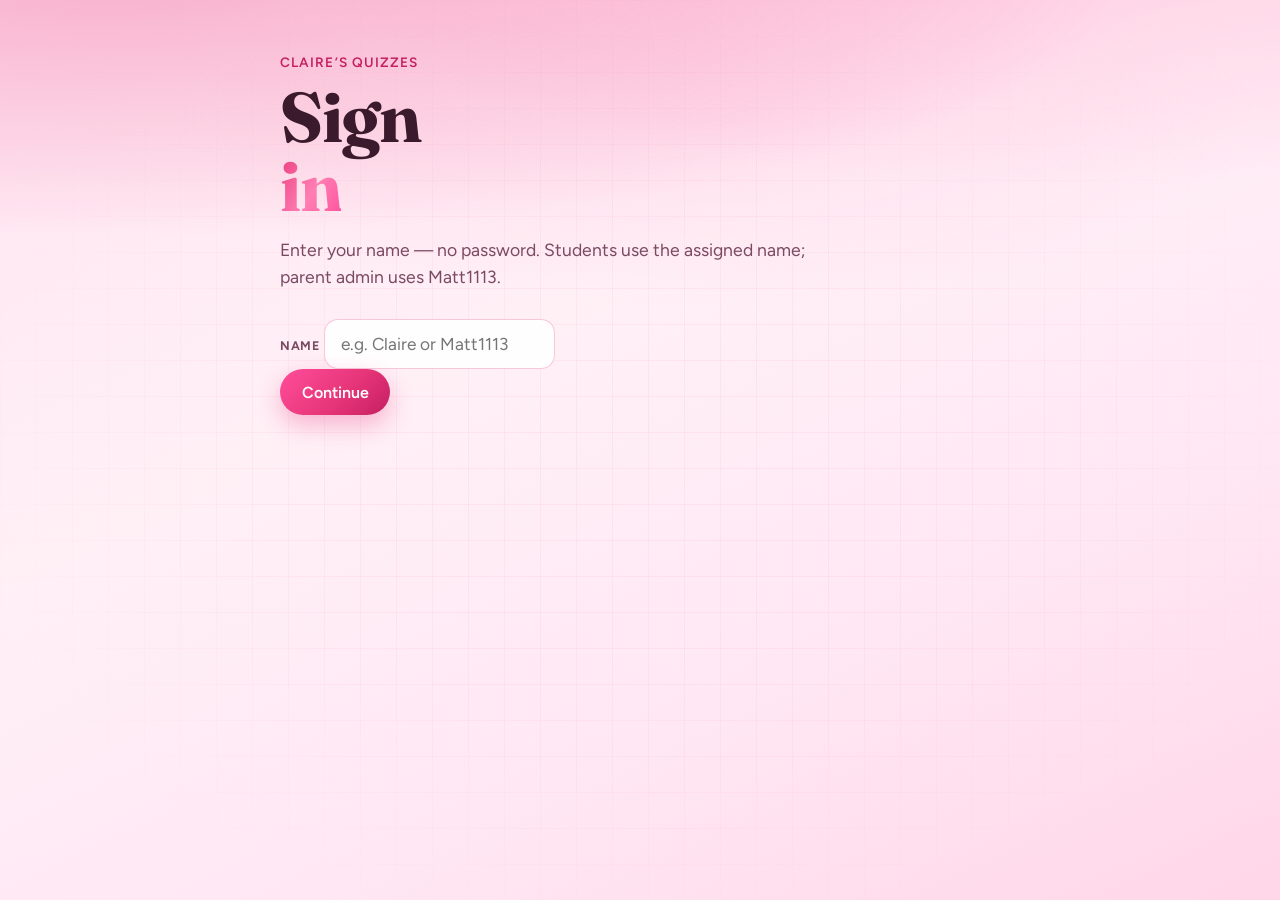
==== admin.html @ ef2f9791 "Add simple name login, admin live mode, and score tracking" ====
<!DOCTYPE html>
<html lang="en">
<head>
  <meta charset="UTF-8" />
  <meta name="viewport" content="width=device-width, initial-scale=1" />
  <title>Admin · Claire’s Quizzes</title>
  <link rel="preconnect" href="https://fonts.googleapis.com" />
  <link rel="preconnect" href="https://fonts.gstatic.com" crossorigin />
  <link href="https://fonts.googleapis.com/css2?family=Fraunces:opsz,wght@9..144,500;9..144,700&family=Figtree:wght@400;500;600;700&display=swap" rel="stylesheet" />
  <link rel="stylesheet" href="styles.css" />
</head>
<body>
  <div class="bg-glow" aria-hidden="true"></div>
  <div class="bg-grid" aria-hidden="true"></div>
  <div class="sparkles" aria-hidden="true">
    <span class="sparkle"></span>
    <span class="sparkle"></span>
    <span class="sparkle"></span>
    <span class="sparkle"></span>
    <span class="sparkle"></span>
    <span class="sparkle"></span>
  </div>

  <main class="app admin-app">
    <header class="admin-header screen">
      <p class="eyebrow">Parent · Admin</p>
      <h1 class="brand admin-brand">Live<br /><span>control</span></h1>
      <p class="lede" id="admin-lede">Assign a student, start live mode, and watch scores come in.</p>
      <div class="cta-row">
        <button type="button" class="btn btn-ghost" id="btn-logout">Sign out</button>
        <button type="button" class="btn btn-ghost" id="btn-refresh">Refresh</button>
      </div>
    </header>

    <section class="admin-panel">
      <h2 class="home-heading">Student</h2>
      <p class="home-sub">Only this name can sign in as the student.</p>
      <form id="assign-form" class="admin-row">
        <input id="assign-input" class="fill-input" type="text" placeholder="Claire" required />
        <button type="submit" class="btn btn-primary">Assign</button>
      </form>
      <p class="meta" id="assign-status"></p>
    </section>

    <section class="admin-panel">
      <h2 class="home-heading">Live mode</h2>
      <p class="home-sub">When live is on, the student can take each quiz only once. Turning live on clears prior scores for a clean session.</p>
      <div class="admin-row">
        <button type="button" class="btn btn-primary" id="btn-live-on">Start live</button>
        <button type="button" class="btn btn-ghost" id="btn-live-off">Stop live</button>
        <button type="button" class="btn btn-ghost" id="btn-clear-scores">Clear scores</button>
      </div>
      <p class="live-badge" id="live-badge">Live: off</p>
    </section>

    <section class="admin-panel">
      <h2 class="home-heading">Progress by subject</h2>
      <div id="subject-progress" class="progress-grid"></div>
    </section>

    <section class="admin-panel">
      <h2 class="home-heading">Progress by quiz</h2>
      <div id="quiz-progress" class="quiz-progress-list"></div>
    </section>
  </main>

  <script src="quiz-nav.js"></script>
  <script src="session.js"></script>
  <script src="admin.js"></script>
</body>
</html>
---- styles.css ----
:root {
  --ink: #3a1a2c;
  --muted: #7a4a62;
  --paper: #fff5f9;
  --panel: rgba(255, 255, 255, 0.82);
  --teal: #e8367a;
  --teal-deep: #c41f61;
  --accent: #e8367a;
  --accent-deep: #c41f61;
  --accent-soft: #ff7eb3;
  --amber: #e8a0bf;
  --ok: #1f7a4d;
  --ok-bg: #e7f6ee;
  --bad: #b42318;
  --bad-bg: #fdecea;
  --line: rgba(58, 26, 44, 0.12);
  --shadow: 0 18px 50px rgba(200, 60, 120, 0.14);
  --radius: 18px;
  --font-display: "Fraunces", Georgia, serif;
  --font-body: "Figtree", "Segoe UI", sans-serif;
}

*,
*::before,
*::after {
  box-sizing: border-box;
}

html,
body {
  margin: 0;
  min-height: 100%;
}

body {
  font-family: var(--font-body);
  color: var(--ink);
  background: linear-gradient(155deg, #ffe4f0 0%, #fff0f6 38%, #ffe8f4 68%, #ffd6e8 100%);
  overflow-x: hidden;
}

.bg-glow {
  position: fixed;
  inset: -20% -10% auto;
  height: 55vh;
  background:
    radial-gradient(ellipse at 18% 28%, rgba(232, 54, 122, 0.32), transparent 55%),
    radial-gradient(ellipse at 78% 12%, rgba(255, 126, 179, 0.35), transparent 50%),
    radial-gradient(ellipse at 55% 60%, rgba(255, 182, 213, 0.25), transparent 45%);
  pointer-events: none;
  z-index: 0;
  animation: drift 14s ease-in-out infinite alternate;
}

.bg-grid {
  position: fixed;
  inset: 0;
  background-image:
    linear-gradient(rgba(232, 54, 122, 0.05) 1px, transparent 1px),
    linear-gradient(90deg, rgba(232, 54, 122, 0.05) 1px, transparent 1px);
  background-size: 36px 36px;
  mask-image: radial-gradient(ellipse at center, black 35%, transparent 80%);
  pointer-events: none;
  z-index: 0;
}

.sparkles {
  position: fixed;
  inset: 0;
  pointer-events: none;
  z-index: 0;
  overflow: hidden;
}

.sparkle {
  position: absolute;
  width: 6px;
  height: 6px;
  background: #fff;
  border-radius: 50%;
  box-shadow:
    0 0 6px 2px rgba(255, 255, 255, 0.95),
    0 0 14px 4px rgba(255, 126, 179, 0.65);
  animation: twinkle var(--dur, 2.8s) ease-in-out infinite;
  animation-delay: var(--delay, 0s);
  opacity: 0;
}

.sparkle::before,
.sparkle::after {
  content: "";
  position: absolute;
  background: #fff;
  border-radius: 1px;
  box-shadow: 0 0 4px rgba(255, 255, 255, 0.9);
}

.sparkle::before {
  left: 50%;
  top: -5px;
  width: 2px;
  height: 16px;
  transform: translateX(-50%);
}

.sparkle::after {
  top: 50%;
  left: -5px;
  width: 16px;
  height: 2px;
  transform: translateY(-50%);
}

.sparkle:nth-child(1) { top: 12%; left: 8%; --dur: 2.6s; --delay: 0.2s; }
.sparkle:nth-child(2) { top: 22%; left: 78%; --dur: 3.1s; --delay: 0.8s; }
.sparkle:nth-child(3) { top: 48%; left: 18%; --dur: 2.4s; --delay: 1.4s; }
.sparkle:nth-child(4) { top: 38%; left: 92%; --dur: 3.4s; --delay: 0.5s; }
.sparkle:nth-child(5) { top: 68%; left: 6%; --dur: 2.9s; --delay: 1.1s; }
.sparkle:nth-child(6) { top: 72%; left: 70%; --dur: 3.2s; --delay: 1.8s; }
.sparkle:nth-child(7) { top: 16%; left: 48%; --dur: 2.7s; --delay: 0.3s; }
.sparkle:nth-child(8) { top: 58%; left: 42%; --dur: 3.6s; --delay: 2.1s; }
.sparkle:nth-child(9) { top: 84%; left: 88%; --dur: 2.5s; --delay: 0.7s; }
.sparkle:nth-child(10) { top: 8%; left: 28%; --dur: 3s; --delay: 1.6s; }

@keyframes drift {
  from { transform: translate3d(0, 0, 0) scale(1); }
  to { transform: translate3d(2%, 3%, 0) scale(1.05); }
}

@keyframes twinkle {
  0%, 100% {
    opacity: 0;
    transform: scale(0.4) rotate(0deg);
  }
  40%, 60% {
    opacity: 1;
    transform: scale(1) rotate(45deg);
  }
}

.app {
  position: relative;
  z-index: 1;
  width: min(720px, calc(100% - 2rem));
  margin: 0 auto;
  padding: clamp(2rem, 6vh, 4.5rem) 0 3rem;
  min-height: 100vh;
}

.screen {
  animation: rise 0.55s cubic-bezier(0.22, 1, 0.36, 1) both;
}

.screen[hidden] {
  display: none !important;
}

@keyframes rise {
  from {
    opacity: 0;
    transform: translateY(18px);
  }
  to {
    opacity: 1;
    transform: translateY(0);
  }
}

.eyebrow {
  margin: 0 0 0.75rem;
  font-size: 0.85rem;
  font-weight: 600;
  letter-spacing: 0.08em;
  text-transform: uppercase;
  color: var(--teal-deep);
}

.brand {
  margin: 0 0 1rem;
  font-family: var(--font-display);
  font-size: clamp(2.8rem, 9vw, 4.4rem);
  font-weight: 700;
  line-height: 0.98;
  letter-spacing: -0.02em;
  color: var(--ink);
}

.brand span {
  color: var(--teal);
  background: linear-gradient(120deg, #e8367a 0%, #ff7eb3 55%, #ff4d9a 100%);
  -webkit-background-clip: text;
  background-clip: text;
  color: transparent;
  animation: shimmer 4.5s ease-in-out infinite;
}

@keyframes shimmer {
  0%, 100% { filter: brightness(1); }
  50% { filter: brightness(1.15); }
}

.lede {
  margin: 0 0 1.75rem;
  max-width: 34rem;
  font-size: 1.1rem;
  line-height: 1.55;
  color: var(--muted);
}

.cta-row {
  display: flex;
  flex-wrap: wrap;
  gap: 0.75rem;
  margin-bottom: 1rem;
}

.btn {
  appearance: none;
  border: none;
  border-radius: 999px;
  padding: 0.85rem 1.35rem;
  font-family: inherit;
  font-size: 1rem;
  font-weight: 600;
  cursor: pointer;
  text-decoration: none;
  display: inline-flex;
  align-items: center;
  justify-content: center;
  transition: transform 0.15s ease, background 0.2s ease, box-shadow 0.2s ease, color 0.2s ease;
}

.btn:active {
  transform: translateY(1px) scale(0.98);
}

.btn-primary {
  background: linear-gradient(135deg, #ff4d9a 0%, #e8367a 55%, #c41f61 100%);
  color: #fff;
  box-shadow: 0 10px 24px rgba(232, 54, 122, 0.32);
}

.btn-primary:hover {
  background: linear-gradient(135deg, #ff6aad 0%, #c41f61 100%);
}

.btn-primary:disabled {
  opacity: 0.55;
  cursor: not-allowed;
  box-shadow: none;
}

.btn-ghost {
  background: transparent;
  color: var(--teal-deep);
  border: 1.5px solid rgba(232, 54, 122, 0.35);
}

.btn-ghost.is-on {
  background: rgba(232, 54, 122, 0.1);
  border-color: var(--teal);
}

.btn-ghost:hover {
  border-color: var(--teal);
}

.meta {
  margin: 0;
  font-size: 0.95rem;
  color: var(--muted);
}

.quiz-bar {
  display: flex;
  align-items: flex-end;
  justify-content: space-between;
  gap: 1rem;
  margin-bottom: 1.25rem;
}

.progress-wrap {
  flex: 1;
  min-width: 0;
}

.progress-track {
  height: 8px;
  border-radius: 999px;
  background: rgba(20, 33, 43, 0.1);
  overflow: hidden;
  margin-bottom: 0.55rem;
}

.progress-fill {
  height: 100%;
  width: 0%;
  background: linear-gradient(90deg, #ff7eb3, var(--teal), #c41f61);
  border-radius: inherit;
  transition: width 0.35s ease;
}

.progress-label {
  display: flex;
  justify-content: space-between;
  gap: 1rem;
  margin: 0;
  font-size: 0.9rem;
  font-weight: 600;
  color: var(--muted);
}

.score-live {
  margin: 0;
  white-space: nowrap;
  font-weight: 700;
  color: var(--teal-deep);
}

.question-panel {
  background: var(--panel);
  backdrop-filter: blur(10px);
  border: 1px solid var(--line);
  border-radius: var(--radius);
  box-shadow: var(--shadow);
  padding: clamp(1.25rem, 3vw, 2rem);
}

.question-text {
  margin: 0 0 0.75rem;
  font-family: var(--font-display);
  font-size: clamp(1.55rem, 4.5vw, 2.1rem);
  font-weight: 600;
  line-height: 1.25;
}

.question-prompt {
  margin: 0 0 1.25rem;
  color: var(--muted);
  font-size: 1.05rem;
  line-height: 1.5;
}

.question-math {
  margin: 0.35rem 0 1.35rem;
  font-size: 1.45rem;
  overflow-x: auto;
}

.choices {
  display: grid;
  gap: 0.7rem;
}

.choices-dense {
  grid-template-columns: 1fr 1fr;
  gap: 0.55rem;
}

.choices-dense .choice {
  padding: 0.75rem 0.85rem;
}

.choices-dense .choice-body {
  font-size: 0.98rem;
}

.choices-fill {
  gap: 0.85rem;
}

.fill-wrap {
  display: grid;
  gap: 0.55rem;
  padding: 0.15rem 0 0.25rem;
}

.fill-label {
  font-size: 0.78rem;
  font-weight: 700;
  letter-spacing: 0.06em;
  text-transform: uppercase;
  color: var(--muted);
}

.fill-row {
  display: flex;
  flex-wrap: wrap;
  gap: 0.65rem;
}

.fill-input {
  flex: 1 1 12rem;
  min-width: 0;
  appearance: none;
  border: 1.5px solid rgba(232, 54, 122, 0.28);
  border-radius: 14px;
  padding: 0.9rem 1rem;
  font: inherit;
  font-size: 1.08rem;
  color: var(--ink);
  background: rgba(255, 255, 255, 0.92);
}

.fill-input:focus {
  outline: none;
  border-color: var(--teal);
  box-shadow: 0 0 0 3px rgba(232, 54, 122, 0.15);
}

.fill-input.is-correct {
  border-color: var(--ok);
  background: var(--ok-bg);
}

.fill-input.is-wrong {
  border-color: var(--bad);
  background: var(--bad-bg);
}

.fill-check {
  flex: 0 0 auto;
}

.fill-hint {
  margin: 0;
  font-size: 0.88rem;
  color: var(--muted);
}

.choice {
  display: flex;
  align-items: center;
  gap: 0.85rem;
  width: 100%;
  text-align: left;
  padding: 0.95rem 1rem;
  border-radius: 14px;
  border: 1.5px solid rgba(58, 26, 44, 0.14);
  background: rgba(255, 255, 255, 0.85);
  font: inherit;
  color: inherit;
  cursor: pointer;
  transition: border-color 0.15s ease, background 0.15s ease, transform 0.15s ease;
}

.choice:hover:not(:disabled) {
  border-color: var(--teal);
  transform: translateX(3px);
}

.choice:disabled {
  cursor: default;
}

.choice-letter {
  flex: 0 0 auto;
  width: 1.85rem;
  height: 1.85rem;
  border-radius: 50%;
  display: grid;
  place-items: center;
  font-size: 0.85rem;
  font-weight: 700;
  background: rgba(232, 54, 122, 0.1);
  color: var(--teal-deep);
}

.choice-body {
  flex: 1;
  min-width: 0;
  font-size: 1.05rem;
  line-height: 1.35;
  white-space: normal;
  overflow-wrap: anywhere;
  word-break: break-word;
}

.choice-body .katex {
  font-size: 1.05em;
  white-space: normal;
}

.choice.is-correct {
  border-color: var(--ok);
  background: var(--ok-bg);
}

.choice.is-correct .choice-letter {
  background: var(--ok);
  color: #fff;
}

.choice.is-wrong {
  border-color: var(--bad);
  background: var(--bad-bg);
}

.choice.is-wrong .choice-letter {
  background: var(--bad);
  color: #fff;
}

.choice.is-missed-correct {
  border-color: var(--ok);
  box-shadow: inset 0 0 0 1px rgba(31, 122, 77, 0.35);
}

.feedback {
  margin-top: 1.1rem;
  padding: 0.95rem 1rem;
  border-radius: 12px;
  font-size: 1rem;
  line-height: 1.45;
  animation: pop 0.35s cubic-bezier(0.22, 1, 0.36, 1);
}

@keyframes pop {
  from {
    opacity: 0;
    transform: scale(0.97);
  }
  to {
    opacity: 1;
    transform: scale(1);
  }
}

.feedback.is-correct {
  background: var(--ok-bg);
  color: var(--ok);
  border: 1px solid rgba(31, 122, 77, 0.25);
}

.feedback.is-wrong {
  background: var(--bad-bg);
  color: var(--bad);
  border: 1px solid rgba(180, 35, 24, 0.2);
}

.feedback .explain {
  margin: 0.4rem 0 0;
  color: var(--ink);
  font-weight: 500;
}

.feedback strong {
  font-weight: 700;
}

.quiz-actions {
  margin-top: 1.25rem;
  display: flex;
  flex-wrap: wrap;
  gap: 0.65rem;
  justify-content: space-between;
  align-items: center;
}

.quiz-actions .btn-primary {
  margin-left: auto;
}

.quiz-actions .btn:disabled {
  opacity: 0.45;
  cursor: not-allowed;
  transform: none;
  box-shadow: none;
}

.score-big {
  margin: 0 0 0.5rem;
  font-family: var(--font-display);
  font-size: clamp(3rem, 12vw, 5rem);
  font-weight: 700;
  color: var(--teal);
  line-height: 1;
}

.score-breakdown {
  margin: 0 0 1rem;
  font-size: 1.15rem;
  font-weight: 600;
  color: var(--muted);
}

.score-breakdown .right {
  color: var(--ok);
}

.score-breakdown .wrong {
  color: var(--bad);
}

.results-brand {
  font-size: clamp(2.2rem, 7vw, 3.4rem);
}

.missed-list {
  list-style: none;
  margin: 1.5rem 0 0;
  padding: 0;
  display: grid;
  gap: 0.75rem;
}

.missed-list li {
  background: var(--panel);
  border: 1px solid var(--line);
  border-radius: 14px;
  padding: 1rem 1.1rem;
  box-shadow: 0 8px 24px rgba(20, 60, 70, 0.06);
}

.missed-list h3 {
  margin: 0 0 0.35rem;
  font-size: 0.95rem;
  color: var(--muted);
}

.missed-list .q {
  margin: 0 0 0.5rem;
  font-weight: 600;
}

.missed-list .ans {
  margin: 0;
  color: var(--ok);
  font-weight: 600;
}

@media (max-width: 560px) {
  .quiz-bar {
    flex-direction: column;
    align-items: stretch;
  }

  .score-live {
    align-self: flex-end;
  }

  .cta-row .btn {
    width: 100%;
  }

  .quiz-actions {
    flex-direction: column;
  }

  .quiz-actions .btn {
    width: 100%;
  }

  .quiz-actions .btn-primary {
    margin-left: 0;
    order: -1;
  }
}

/* Home nav */
.home-app {
  width: min(760px, calc(100% - 2rem));
}

.home-section {
  margin-top: 2.5rem;
  animation: rise 0.65s cubic-bezier(0.22, 1, 0.36, 1) both;
}

.home-section:nth-of-type(2) {
  animation-delay: 0.08s;
}

.home-heading {
  margin: 0 0 0.35rem;
  font-family: var(--font-display);
  font-size: clamp(1.6rem, 4vw, 2rem);
  font-weight: 700;
  color: var(--ink);
}

.home-sub {
  margin: 0 0 1rem;
  color: var(--muted);
  font-size: 1.02rem;
  line-height: 1.45;
}

.quiz-links {
  display: grid;
  gap: 0.7rem;
}

.quiz-link {
  display: grid;
  gap: 0.2rem;
  padding: 1rem 1.1rem;
  border-radius: 14px;
  border: 1.5px solid rgba(20, 33, 43, 0.12);
  background: rgba(255, 255, 255, 0.78);
  text-decoration: none;
  color: inherit;
  transition: border-color 0.15s ease, transform 0.15s ease, background 0.15s ease;
}

.quiz-link:hover {
  border-color: var(--teal);
  transform: translateX(4px);
  background: rgba(255, 255, 255, 0.95);
}

.quiz-link-title {
  font-weight: 700;
  font-size: 1.05rem;
  color: var(--teal-deep);
}

.quiz-link-meta {
  font-size: 0.95rem;
  color: var(--muted);
  line-height: 1.35;
}

/* Learn nav on home (History) */
.learn-nav {
  margin: 0 0 1.15rem;
  padding: 1rem 1.05rem;
  border-radius: 14px;
  border: 1.5px solid rgba(232, 54, 122, 0.22);
  background: rgba(255, 255, 255, 0.72);
}

.learn-nav-label {
  margin: 0 0 0.55rem;
  font-size: 0.8rem;
  font-weight: 700;
  letter-spacing: 0.07em;
  text-transform: uppercase;
  color: var(--teal-deep);
}

.learn-nav-links {
  display: flex;
  flex-wrap: wrap;
  gap: 0.45rem;
}

.learn-nav-links a {
  display: inline-flex;
  align-items: center;
  padding: 0.45rem 0.85rem;
  border-radius: 999px;
  text-decoration: none;
  font-size: 0.92rem;
  font-weight: 600;
  color: var(--teal-deep);
  border: 1.5px solid rgba(232, 54, 122, 0.28);
  background: rgba(255, 255, 255, 0.85);
  transition: border-color 0.15s ease, background 0.15s ease, transform 0.15s ease;
}

.learn-nav-links a:hover {
  border-color: var(--teal);
  background: rgba(232, 54, 122, 0.08);
  transform: translateY(-1px);
}

.learn-nav-action {
  appearance: none;
  display: inline-flex;
  align-items: center;
  padding: 0.45rem 0.85rem;
  border-radius: 999px;
  font-family: inherit;
  font-size: 0.92rem;
  font-weight: 600;
  color: var(--teal-deep);
  border: 1.5px solid rgba(232, 54, 122, 0.28);
  background: rgba(255, 255, 255, 0.85);
  cursor: pointer;
  transition: border-color 0.15s ease, background 0.15s ease, transform 0.15s ease;
}

.learn-nav-action:hover {
  border-color: var(--teal);
  background: rgba(232, 54, 122, 0.08);
  transform: translateY(-1px);
}

/* Learn page */
.learn-app {
  width: min(820px, calc(100% - 2rem));
}

.learn-brand {
  font-size: clamp(2.4rem, 8vw, 3.8rem);
}

.learn-subtitle {
  margin-bottom: 0.75rem;
}

.learn-hero-intro {
  margin: 0 0 1.35rem;
  max-width: 36rem;
  color: var(--muted);
  font-size: 1.02rem;
  line-height: 1.5;
}

.learn-subnav {
  position: sticky;
  top: 0.6rem;
  z-index: 5;
  display: flex;
  flex-wrap: wrap;
  gap: 0.4rem;
  margin: 0 0 1rem;
  padding: 0.55rem;
  border-radius: 14px;
  background: rgba(255, 255, 255, 0.82);
  border: 1px solid var(--line);
  backdrop-filter: blur(10px);
  box-shadow: 0 10px 28px rgba(20, 60, 70, 0.08);
}

.learn-subnav a {
  text-decoration: none;
  font-size: 0.9rem;
  font-weight: 600;
  color: var(--muted);
  padding: 0.45rem 0.75rem;
  border-radius: 999px;
  transition: background 0.15s ease, color 0.15s ease;
}

.learn-subnav a:hover {
  color: var(--teal-deep);
  background: rgba(232, 54, 122, 0.08);
}

.learn-subnav a.is-active {
  color: #fff;
  background: var(--teal);
}

.learn-back-links {
  margin: 0 0 0.5rem;
  font-size: 0.95rem;
  color: var(--muted);
}

.learn-back-links a {
  color: var(--teal-deep);
  font-weight: 600;
  text-decoration: none;
}

.learn-back-links a:hover {
  text-decoration: underline;
}

.learn-panels {
  margin-top: 0.5rem;
}

.learn-panel {
  animation: rise 0.55s cubic-bezier(0.22, 1, 0.36, 1) both;
}

.learn-panel-title {
  margin: 0 0 0.45rem;
  font-family: var(--font-display);
  font-size: clamp(1.7rem, 4.5vw, 2.2rem);
  font-weight: 700;
  line-height: 1.15;
  color: var(--ink);
}

.learn-panel-lede {
  margin: 0 0 1.35rem;
  max-width: 40rem;
  color: var(--muted);
  font-size: 1.05rem;
  line-height: 1.55;
}

.learn-subheading {
  margin: 1.75rem 0 0.75rem;
  font-family: var(--font-display);
  font-size: 1.25rem;
  font-weight: 700;
  color: var(--ink);
}

.learn-jump-grid,
.learn-card-grid {
  display: grid;
  gap: 0.75rem;
}

.learn-card {
  background: var(--panel);
  backdrop-filter: blur(10px);
  border: 1px solid var(--line);
  border-radius: 14px;
  padding: 1.05rem 1.15rem;
  box-shadow: 0 10px 28px rgba(20, 60, 70, 0.06);
  animation: rise 0.5s cubic-bezier(0.22, 1, 0.36, 1) both;
  animation-delay: calc(var(--i, 0) * 0.03s);
}

.learn-card[hidden] {
  display: none !important;
}

.learn-card-title {
  margin: 0 0 0.4rem;
  font-family: var(--font-display);
  font-size: 1.25rem;
  font-weight: 700;
  line-height: 1.25;
  color: var(--ink);
}

.learn-card-text {
  margin: 0 0 0.55rem;
  color: var(--muted);
  font-size: 0.98rem;
  line-height: 1.5;
}

.learn-chip {
  display: inline-block;
  margin: 0 0 0.45rem;
  padding: 0.2rem 0.55rem;
  border-radius: 999px;
  font-size: 0.75rem;
  font-weight: 700;
  letter-spacing: 0.04em;
  text-transform: uppercase;
  color: var(--teal-deep);
  background: rgba(232, 54, 122, 0.1);
}

.learn-why {
  margin: 0.55rem 0 0;
  padding: 0.7rem 0.8rem;
  border-radius: 10px;
  background: rgba(232, 54, 122, 0.07);
  color: var(--ink);
  font-size: 0.95rem;
  line-height: 1.45;
}

.learn-meta-line {
  margin: 0 0 0.55rem;
  font-size: 0.9rem;
  font-weight: 600;
  color: var(--teal-deep);
}

.learn-tags {
  list-style: none;
  margin: 0.65rem 0 0;
  padding: 0;
  display: flex;
  flex-wrap: wrap;
  gap: 0.4rem;
}

.learn-tags li {
  padding: 0.28rem 0.65rem;
  border-radius: 999px;
  font-size: 0.82rem;
  font-weight: 600;
  color: var(--teal-deep);
  background: rgba(255, 255, 255, 0.9);
  border: 1px solid rgba(232, 54, 122, 0.2);
}

.learn-bullets {
  margin: 0.4rem 0 0;
  padding-left: 1.15rem;
  color: var(--muted);
  line-height: 1.5;
}

.learn-bullets li + li {
  margin-top: 0.3rem;
}

.learn-filters {
  display: flex;
  flex-wrap: wrap;
  gap: 0.5rem;
  margin-bottom: 1rem;
}

.learn-filters .btn {
  padding: 0.55rem 1rem;
  font-size: 0.92rem;
}

/* Timeline */
.timeline-list {
  display: grid;
  gap: 0.85rem;
  position: relative;
  padding-left: 0.25rem;
}

.timeline-card {
  display: grid;
  grid-template-columns: 5.2rem 1fr;
  gap: 0.85rem;
  align-items: start;
}

.timeline-year {
  font-family: var(--font-display);
  font-size: 1.15rem;
  font-weight: 700;
  color: var(--teal);
  line-height: 1.2;
  padding-top: 0.15rem;
}

.timeline-body {
  min-width: 0;
}

/* Concepts chain */
.concept-chain {
  list-style: none;
  margin: 0.5rem 0 0.75rem;
  padding: 0;
  display: grid;
  gap: 0;
}

.concept-chain li {
  position: relative;
  padding: 0.55rem 0.75rem 0.55rem 1.85rem;
  color: var(--ink);
  font-size: 0.98rem;
  line-height: 1.4;
}

.concept-chain li::before {
  content: "";
  position: absolute;
  left: 0.55rem;
  top: 0.85rem;
  width: 0.55rem;
  height: 0.55rem;
  border-radius: 50%;
  background: var(--teal);
  box-shadow: 0 0 0 3px rgba(232, 54, 122, 0.15);
}

.concept-chain li:not(:last-child)::after {
  content: "";
  position: absolute;
  left: 0.75rem;
  top: 1.5rem;
  bottom: -0.15rem;
  width: 2px;
  background: rgba(232, 54, 122, 0.25);
}

.learn-expand-list {
  display: grid;
  gap: 0.55rem;
}

.learn-expand {
  background: var(--panel);
  border: 1px solid var(--line);
  border-radius: 14px;
  padding: 0.2rem 0.2rem;
  overflow: hidden;
}

.learn-expand summary {
  cursor: pointer;
  list-style: none;
  padding: 0.9rem 1rem;
  font-weight: 700;
  font-family: var(--font-display);
  font-size: 1.05rem;
  color: var(--ink);
}

.learn-expand summary::-webkit-details-marker {
  display: none;
}

.learn-expand summary::after {
  content: "+";
  float: right;
  color: var(--teal);
  font-weight: 700;
  font-family: var(--font-body);
}

.learn-expand[open] summary::after {
  content: "–";
}

.learn-expand-body {
  padding: 0 1rem 1rem;
  color: var(--muted);
  line-height: 1.5;
  animation: rise 0.35s ease both;
}

/* Slavery sequence */
.sequence-list {
  display: grid;
  gap: 0.7rem;
}

.sequence-num {
  margin: 0 0 0.25rem;
  font-size: 0.78rem;
  font-weight: 700;
  letter-spacing: 0.06em;
  text-transform: uppercase;
  color: var(--teal);
}

.learn-context-list {
  background: var(--panel);
  border: 1px solid var(--line);
  border-radius: 14px;
  padding: 1rem 1rem 1rem 1.4rem;
}

.review-questions {
  margin: 0 0 1rem;
  padding-left: 1.25rem;
  color: var(--ink);
  font-size: 1.05rem;
  line-height: 1.55;
}

.review-questions li + li {
  margin-top: 0.55rem;
}

.mastery-tags {
  margin-bottom: 1.25rem;
}

.learn-review-cta {
  margin-top: 0.5rem;
}

.learn-review-cta .btn {
  text-decoration: none;
}

@media (max-width: 560px) {
  .timeline-card {
    grid-template-columns: 1fr;
    gap: 0.35rem;
  }

  .timeline-year {
    font-size: 1.05rem;
  }

  .learn-subnav {
    top: 0.35rem;
    gap: 0.3rem;
  }

  .learn-subnav a {
    font-size: 0.82rem;
    padding: 0.4rem 0.65rem;
  }

  .learn-filters .btn {
    flex: 1 1 auto;
    justify-content: center;
  }
}

/* —— Home study nav —— */
.home-nav {
  display: flex;
  flex-wrap: wrap;
  gap: 0.75rem;
  margin: 0 0 2rem;
}

.home-nav-btn {
  min-width: 10.5rem;
}

/* —— Vocab modal —— */
body.modal-open {
  overflow: hidden;
}

.modal[hidden] {
  display: none !important;
}

.modal {
  position: fixed;
  inset: 0;
  z-index: 40;
  display: grid;
  place-items: center;
  padding: 1rem;
}

.modal-backdrop {
  position: absolute;
  inset: 0;
  background: rgba(58, 26, 44, 0.45);
  backdrop-filter: blur(4px);
}

.modal-panel {
  position: relative;
  z-index: 1;
  width: min(640px, 100%);
  max-height: min(88vh, 900px);
  display: flex;
  flex-direction: column;
  background: linear-gradient(180deg, #fff8fb 0%, #ffeaf3 100%);
  border: 1px solid rgba(232, 54, 122, 0.18);
  border-radius: 22px;
  box-shadow: 0 28px 70px rgba(196, 31, 97, 0.28);
  overflow: hidden;
  animation: modal-rise 0.35s cubic-bezier(0.22, 1, 0.36, 1) both;
}

@keyframes modal-rise {
  from {
    opacity: 0;
    transform: translateY(18px) scale(0.98);
  }
  to {
    opacity: 1;
    transform: translateY(0) scale(1);
  }
}

.modal-header {
  display: flex;
  align-items: flex-start;
  justify-content: space-between;
  gap: 1rem;
  padding: 1.25rem 1.35rem 1rem;
  border-bottom: 1px solid rgba(232, 54, 122, 0.12);
  background: rgba(255, 255, 255, 0.55);
}

.modal-eyebrow {
  margin-bottom: 0.35rem;
}

.modal-title {
  margin: 0;
  font-family: var(--font-display);
  font-size: clamp(1.55rem, 4vw, 2rem);
  line-height: 1.1;
  color: var(--ink);
}

.modal-sub {
  margin: 0.4rem 0 0;
  font-size: 0.95rem;
  color: var(--muted);
}

.modal-close {
  appearance: none;
  border: 1.5px solid rgba(232, 54, 122, 0.35);
  background: #fff;
  color: var(--teal-deep);
  border-radius: 999px;
  padding: 0.55rem 0.95rem;
  font-family: inherit;
  font-size: 0.92rem;
  font-weight: 600;
  cursor: pointer;
  flex-shrink: 0;
}

.modal-close:hover {
  border-color: var(--teal);
  background: rgba(232, 54, 122, 0.08);
}

.modal-body {
  overflow-y: auto;
  padding: 1rem 1.25rem 1.5rem;
  display: grid;
  gap: 0.85rem;
}

.vocab-entry {
  padding: 1rem 1.05rem;
  border-radius: 16px;
  background: rgba(255, 255, 255, 0.78);
  border: 1px solid rgba(232, 54, 122, 0.12);
  animation: rise 0.45s cubic-bezier(0.22, 1, 0.36, 1) both;
  animation-delay: calc(var(--i, 0) * 0.025s);
}

.vocab-entry-head {
  display: flex;
  flex-wrap: wrap;
  align-items: baseline;
  gap: 0.55rem 0.85rem;
  margin-bottom: 0.45rem;
}

.vocab-word {
  margin: 0;
  font-family: var(--font-display);
  font-size: 1.35rem;
  color: var(--teal-deep);
  line-height: 1.15;
}

.vocab-pos {
  font-size: 0.78rem;
  font-weight: 600;
  letter-spacing: 0.04em;
  text-transform: uppercase;
  color: var(--muted);
}

.vocab-def {
  margin: 0 0 0.7rem;
  color: var(--ink);
  line-height: 1.5;
}

.vocab-meta {
  display: grid;
  grid-template-columns: 1fr 1fr;
  gap: 0.55rem 1rem;
  margin: 0 0 0.75rem;
}

.vocab-meta dt {
  margin: 0;
  font-size: 0.72rem;
  font-weight: 700;
  letter-spacing: 0.06em;
  text-transform: uppercase;
  color: var(--muted);
}

.vocab-meta dd {
  margin: 0.15rem 0 0;
  color: var(--ink);
  font-weight: 600;
}

.vocab-example {
  margin: 0;
  padding-top: 0.65rem;
  border-top: 1px solid rgba(232, 54, 122, 0.1);
  color: var(--muted);
  font-size: 0.95rem;
  line-height: 1.5;
}

.vocab-example span {
  display: inline-block;
  margin-right: 0.35rem;
  font-size: 0.72rem;
  font-weight: 700;
  letter-spacing: 0.06em;
  text-transform: uppercase;
  color: var(--teal-deep);
}

@media (max-width: 560px) {
  .choices-dense {
    grid-template-columns: 1fr;
  }

  .modal {
    padding: 0.5rem;
    align-items: stretch;
  }

  .modal-panel {
    max-height: 94vh;
    border-radius: 18px;
  }

  .vocab-meta {
    grid-template-columns: 1fr;
  }
}
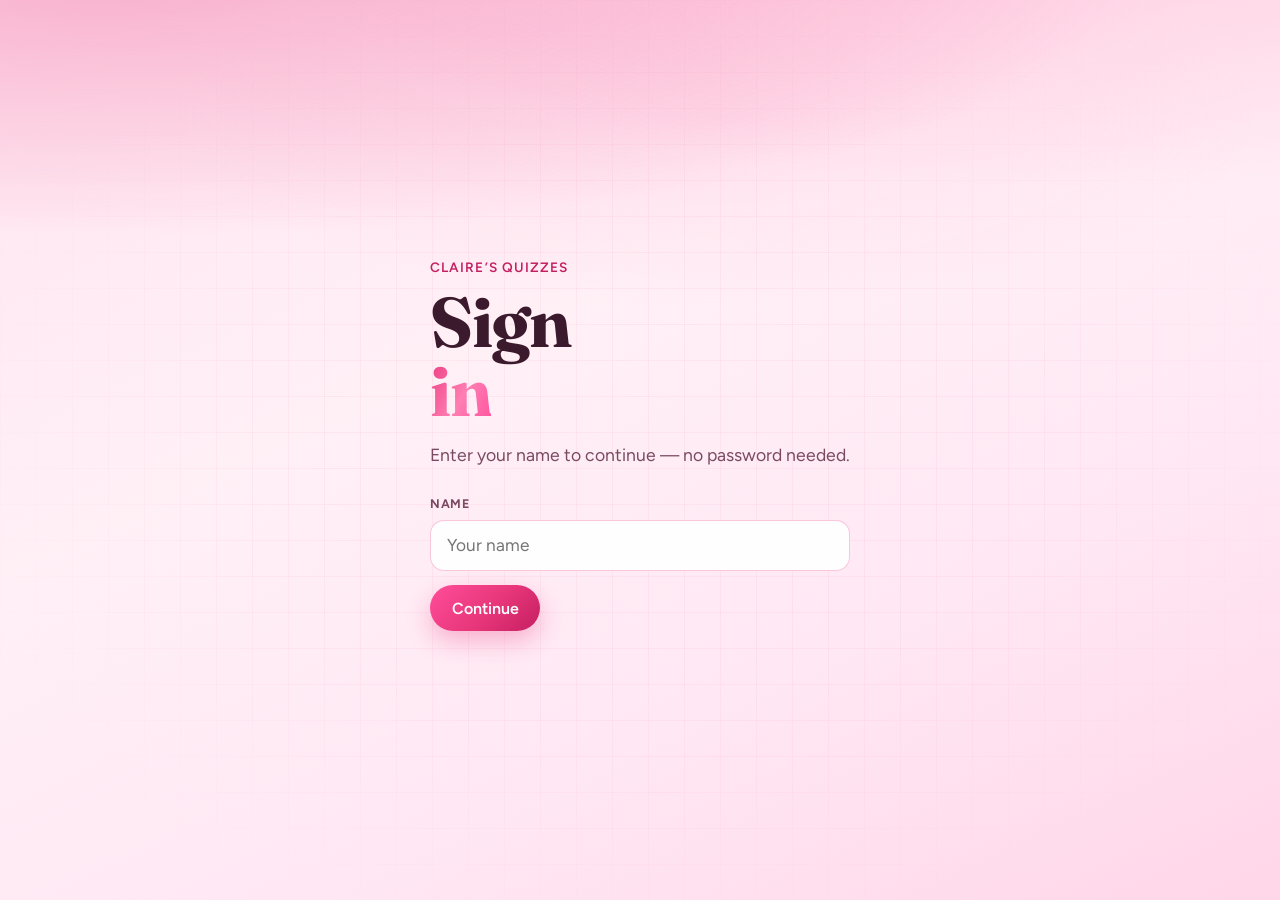
==== commit e7a5ff04: "Add admin quiz review of right and wrong answers" ====
--- a/admin.html
+++ b/admin.html
@@ -60,9 +60,32 @@
 
     <section class="admin-panel">
       <h2 class="home-heading">Progress by quiz</h2>
+      <p class="home-sub">Tap a completed quiz to review right and wrong answers with the student.</p>
       <div id="quiz-progress" class="quiz-progress-list"></div>
     </section>
   </main>
+
+  <div class="modal" id="review-modal" hidden>
+    <div class="modal-backdrop" data-close-review tabindex="-1"></div>
+    <div
+      class="modal-panel review-modal-panel"
+      role="dialog"
+      aria-modal="true"
+      aria-labelledby="review-modal-title"
+    >
+      <header class="modal-header">
+        <div>
+          <p class="eyebrow modal-eyebrow">Quiz review</p>
+          <h2 class="modal-title" id="review-modal-title">Quiz</h2>
+          <p class="modal-sub" id="review-modal-sub"></p>
+        </div>
+        <button type="button" class="modal-close" id="btn-review-close" aria-label="Close review">
+          Close
+        </button>
+      </header>
+      <div class="modal-body" id="review-list"></div>
+    </div>
+  </div>
 
   <script src="quiz-nav.js"></script>
   <script src="session.js"></script>
--- a/styles.css
+++ b/styles.css
@@ -1403,3 +1403,170 @@
     grid-template-columns: 1fr;
   }
 }
+
+/* —— Login —— */
+.login-app {
+  display: grid;
+  place-items: center;
+  min-height: 100vh;
+}
+
+.login-card {
+  width: min(420px, 100%);
+}
+
+.login-form {
+  display: grid;
+  gap: 0.55rem;
+}
+
+.login-input {
+  margin-bottom: 0.35rem;
+}
+
+.login-error {
+  margin: 0;
+  color: var(--bad);
+  font-weight: 600;
+}
+
+/* —— Home live banner —— */
+.live-banner {
+  margin: -0.75rem 0 1.25rem;
+  padding: 0.7rem 0.95rem;
+  border-radius: 12px;
+  background: rgba(232, 54, 122, 0.12);
+  border: 1px solid rgba(232, 54, 122, 0.28);
+  color: var(--teal-deep);
+  font-weight: 600;
+}
+
+.home-user-row {
+  align-items: center;
+  margin-bottom: 1.5rem;
+}
+
+.quiz-link.is-done {
+  opacity: 0.72;
+  cursor: default;
+  border-style: dashed;
+}
+
+/* —— Admin —— */
+.admin-app {
+  width: min(820px, calc(100% - 2rem));
+}
+
+.admin-brand {
+  font-size: clamp(2.4rem, 8vw, 3.6rem);
+}
+
+.admin-header {
+  margin-bottom: 0.5rem;
+}
+
+.admin-panel {
+  margin: 0 0 1.75rem;
+  padding: 1.15rem 1.2rem 1.25rem;
+  border-radius: 18px;
+  background: rgba(255, 255, 255, 0.72);
+  border: 1px solid rgba(232, 54, 122, 0.12);
+}
+
+.admin-row {
+  display: flex;
+  flex-wrap: wrap;
+  gap: 0.65rem;
+  align-items: center;
+  margin-top: 0.75rem;
+}
+
+.admin-row .fill-input {
+  flex: 1 1 12rem;
+}
+
+.live-badge {
+  display: inline-flex;
+  margin: 0.85rem 0 0;
+  padding: 0.4rem 0.75rem;
+  border-radius: 999px;
+  font-size: 0.85rem;
+  font-weight: 700;
+  letter-spacing: 0.04em;
+  text-transform: uppercase;
+  color: var(--muted);
+  background: rgba(58, 26, 44, 0.06);
+}
+
+.live-badge.is-on {
+  color: #fff;
+  background: linear-gradient(135deg, #ff4d9a, #c41f61);
+}
+
+.progress-grid {
+  display: grid;
+  grid-template-columns: repeat(auto-fit, minmax(160px, 1fr));
+  gap: 0.75rem;
+  margin-top: 0.85rem;
+}
+
+.subject-card {
+  padding: 0.95rem 1rem;
+  border-radius: 14px;
+  background: rgba(255, 255, 255, 0.85);
+  border: 1px solid rgba(232, 54, 122, 0.12);
+}
+
+.subject-card h3 {
+  margin: 0 0 0.45rem;
+  font-family: var(--font-display);
+  font-size: 1.25rem;
+  color: var(--teal-deep);
+}
+
+.subject-stat {
+  margin: 0.2rem 0 0;
+  color: var(--muted);
+  font-size: 0.95rem;
+}
+
+.quiz-progress-list {
+  display: grid;
+  gap: 0.55rem;
+  margin-top: 0.85rem;
+}
+
+.quiz-progress-row {
+  display: flex;
+  justify-content: space-between;
+  gap: 0.75rem;
+  align-items: center;
+  padding: 0.75rem 0.9rem;
+  border-radius: 12px;
+  background: rgba(255, 255, 255, 0.8);
+  border: 1px solid rgba(232, 54, 122, 0.1);
+}
+
+.quiz-progress-title {
+  margin: 0;
+  font-weight: 600;
+  color: var(--ink);
+}
+
+.quiz-progress-meta {
+  margin: 0.15rem 0 0;
+  font-size: 0.85rem;
+  color: var(--muted);
+}
+
+.quiz-done {
+  font-weight: 700;
+  color: var(--ok);
+  white-space: nowrap;
+}
+
+.quiz-open {
+  font-weight: 600;
+  color: var(--muted);
+  white-space: nowrap;
+}
